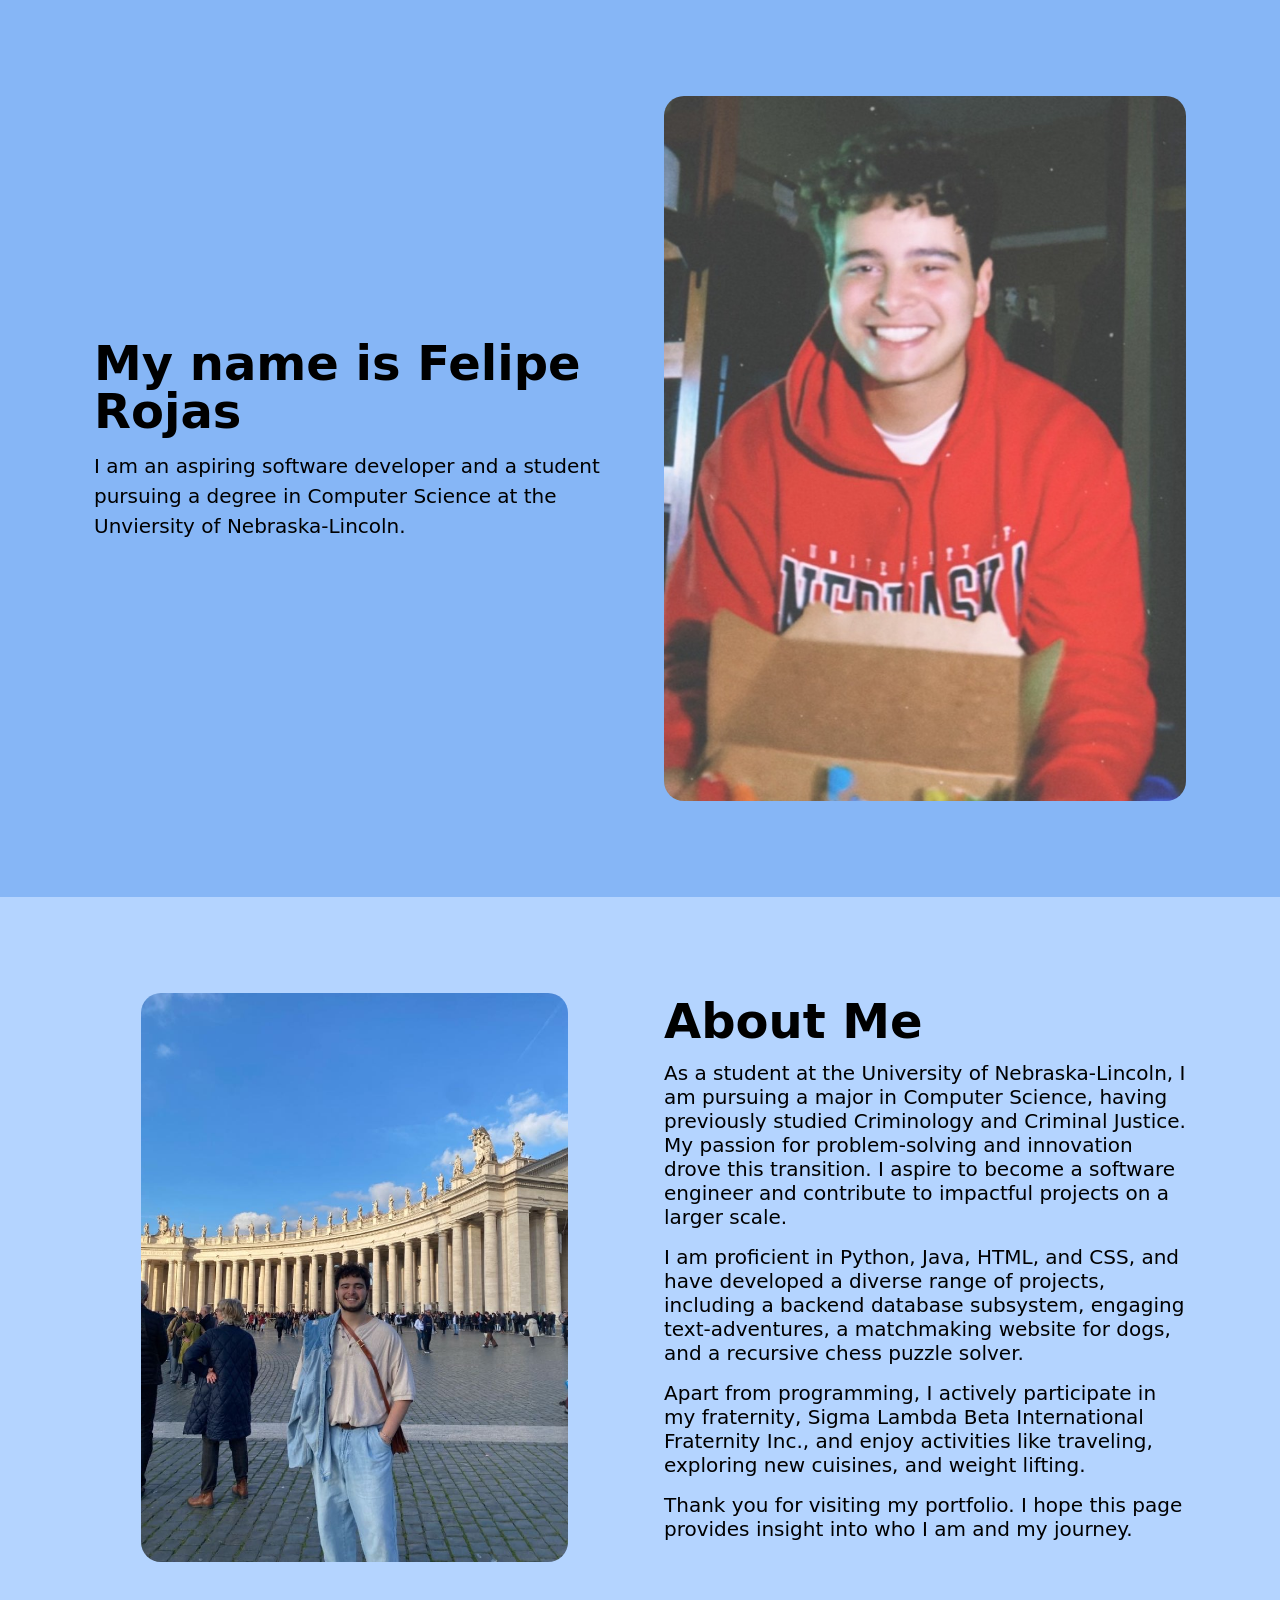
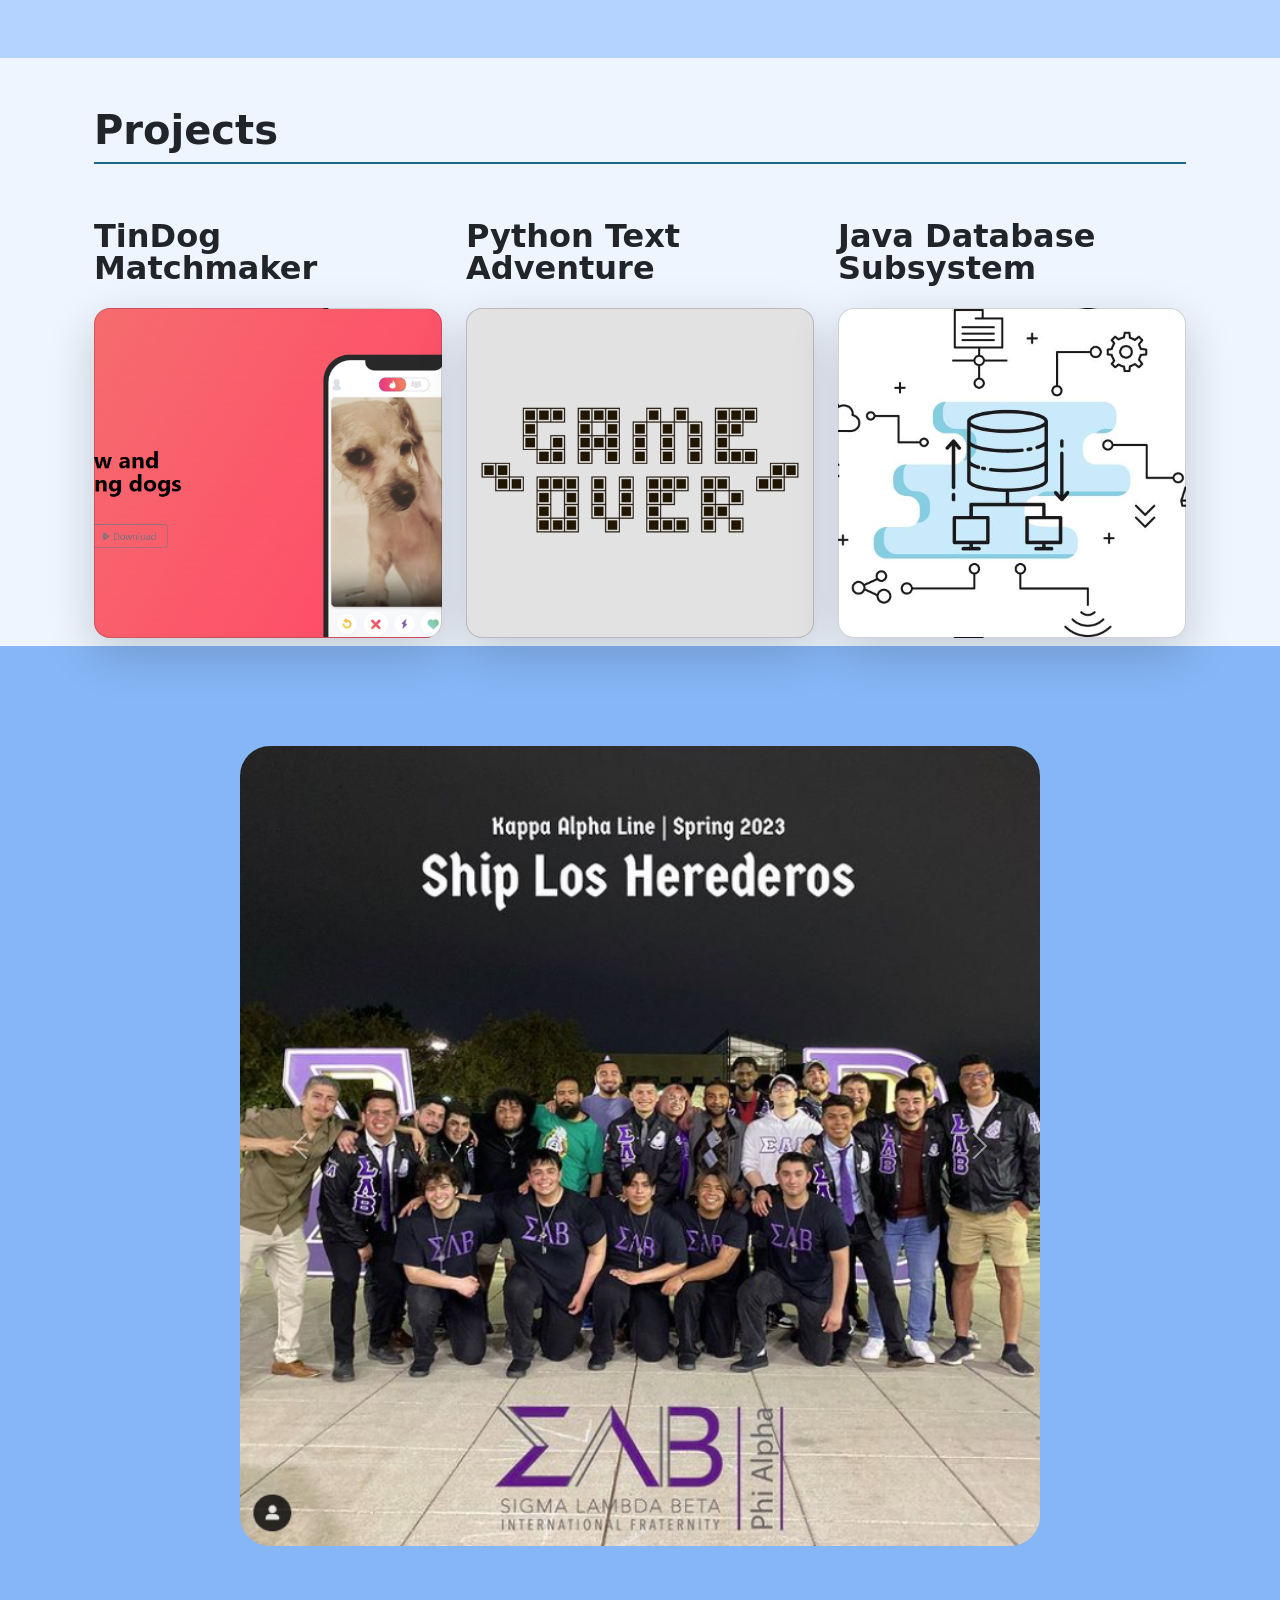
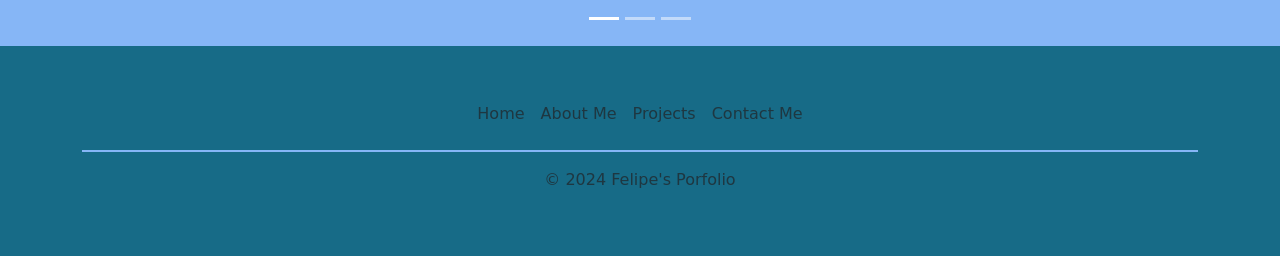
==== Felipe Portfolio/index.html @ 59756843 "all files" ====
<!DOCTYPE html>
<html lang="en"></html>
<head>
    <meta charset="UTF-8">
    <title>Felipe Rojas <Picture></Picture>ortfolio</title>
    <link rel="stylesheet" href="./css/style.css">
    <link href="https://cdn.jsdelivr.net/npm/bootstrap@5.3.3/dist/css/bootstrap.min.css" rel="stylesheet" integrity="sha384-QWTKZyjpPEjISv5WaRU9OFeRpok6YctnYmDr5pNlyT2bRjXh0JMhjY6hW+ALEwIH" crossorigin="anonymous">
</head>

<body>
    <section>
      <!-- hero -->
       <div class="hero">
        <div class="container col-xxl-8 px-4 py-5">
          <div class="row flex-lg-row-reverse align-items-center g-5 py-5">
            <div class="col-10 col-sm-8 col-lg-6">
              <img src="./pictures/felipebday.png" class=" homeImage d-block mx-lg-auto img-fluid h-100" id="headshot" alt="Bootstrap Themes" loading="lazy">
            </div>
            <div class="col-lg-6">
              <h1 class="display-5 fw-bold text-body-emphasis lh-1 mb-3">My name is Felipe Rojas</h1>
              <p class="lead">I am an aspiring software developer and a student pursuing a degree in Computer Science at the Unviersity of Nebraska-Lincoln.</p>
              <!-- <div class="d-grid gap-2 d-md-flex justify-content-md-start">
                <button type="button" class="btn btn-primary btn-lg px-4 me-md-2">Primary</button>
                <button type="button" class="btn btn-outline-secondary btn-lg px-4">Default</button>
              </div> -->
            </div>
          </div>
        </div>
      </div>
    </section>

<section>
      <!-- About me -->
       <div class="aboutMeContainer">
        <div class="container col-xxl-8 px-4 py-5">
          <div class="row flex-lg-row-reverse align-items-center g-5 py-5">
            <div class="col-lg-6">
              <h1 class="display-5 fw-bold text-body-emphasis lh-1 mb-3">About Me</h1>
              <h1 class="lead">              
                <p>As a student at the University of Nebraska-Lincoln, I am pursuing a major in Computer Science, having previously studied Criminology and Criminal Justice. My passion for problem-solving and innovation drove this transition. I aspire to become a software engineer and contribute to impactful projects on a larger scale.</p> 
                
                <p>I am proficient in Python, Java, HTML, and CSS, and have developed a diverse range of projects, including a backend database subsystem, engaging text-adventures, a matchmaking website for dogs, and a recursive chess puzzle solver.</p>
                
                <p>Apart from programming, I actively participate in my fraternity, Sigma Lambda Beta International Fraternity Inc., and enjoy activities like traveling, exploring new cuisines, and weight lifting.</p>
                
                <p>Thank you for visiting my portfolio. I hope this page provides insight into who I am and my journey.</p></p>
    
            </div>
            <div class="col-10 col-sm-8 col-lg-5 me-5">
              <img src="./pictures/vatican photo.JPG" class="aboutMe d-block mx-lg-auto img-fluid" alt="Bootstrap Themes" width="700" height="500" loading="lazy">
            </div>
          </div>
        </div>
      </div>
    </section>

    <section>
      <!-- features -->
      <div class="feature">
        <div class="container px-4 py-5" id="custom-cards">
          <h2 class=" projectBorder pb-2 fw-bold fs-1">Projects</h2>
      
          <div class="row row-cols-1 row-cols-lg-3 align-items-stretch g-4 py-5">
            <div class="col">
              <h3 class="mb-4 display-6 lh-1 fw-bold fs-2">TinDog Matchmaker</h3>
              <a href="http://127.0.0.1:3000/Section%2013%20-%20Capstone%202/index.html"><div class="card card-cover h-100 overflow-hidden text-bg-dark rounded-4 shadow-lg" style="background-image: url('./pictures/tindog\ ss.PNG');"></div></a>
              <div class="py-5 px-5 my-5 mx-5">
                <h3 class="py-3 my-2 mx-4"></h3>
              </div>
            </div>
      
            <div class="col">
              <h3 class="mb-4 display-6 lh-1 fw-bold fs-2">Python Text Adventure</h3>
              <a href="https://github.com/Felipe-Rojas442/Felipe-s-first-text-adventure"><div class="card card-cover h-100 overflow-hidden text-bg-dark rounded-4 shadow-lg" style="background-image: url('./pictures/game\ over\ \(1\).jpg');"></div></a>
              <div class="py-5 px-5 my-5 mx-5">
                <h3 class="py-3 my-2 mx-4"></h3>
              </div>
            </div>
      
            <div class="col">
              <h3 class="mb-4 display-6 lh-1 fw-bold fs-2">Java Database Subsystem</h3>
              <a href="https://github.com/Felipe-Rojas442/Project156"><div class="card card-cover h-100 overflow-hidden text-bg-dark rounded-4 shadow-lg" style="background-image: url('./pictures/subsytem.jpg');"></div></a>
                <div class="py-5 px-5 my-5 mx-5">
                  <h3 class="py-3 my-2 mx-4"></h3>
                </div>
              </div>
            </div>
          </div>
        </div>
      </div>
    </section>

    <section>
      <!-- Interests and hobbies -->
       <div class="interests">
        <div id="carouselExampleIndicators" class="carousel slide">
          <div class="carousel-indicators">
            <button type="button" data-bs-target="#carouselExampleIndicators" data-bs-slide-to="0" class="active" aria-current="true" aria-label="Slide 1"></button>
            <button type="button" data-bs-target="#carouselExampleIndicators" data-bs-slide-to="1" aria-label="Slide 2"></button>
            <button type="button" data-bs-target="#carouselExampleIndicators" data-bs-slide-to="2" aria-label="Slide 3"></button>
          </div>
          <div class="carousel-inner">
            <div class="carousel-item active">
              <img src="./pictures/slb crossing.PNG" class="d-block w-100" alt="Picutre of my revel into my Fraternity">
            </div>
            <div class="carousel-item">
              <img src="./pictures/eifel tower.jpg" class="d-block w-100" alt="Picture at the Eifel Tower">
            </div>
            <div class="carousel-item">
              <img src="./pictures/osteria da fortunata.jpg" class="d-block w-100" alt="Carbonara from Osteria Da Fortunata in Rome, Italy">
            </div>
          </div>
          <button class="carousel-control-prev" type="button" data-bs-target="#carouselExampleIndicators" data-bs-slide="prev">
            <span class="carousel-control-prev-icon" aria-hidden="true"></span>
            <span class="visually-hidden">Previous</span>
          </button>
          <button class="carousel-control-next" type="button" data-bs-target="#carouselExampleIndicators" data-bs-slide="next">
            <span class="carousel-control-next-icon" aria-hidden="true"></span>
            <span class="visually-hidden">Next</span>
          </button>
        </div>
    </div>
    </section>

    <section>
      <!-- footer -->
       <div class="footer">
        <div class="container">
          <footer class="py-5">
            <ul class=" footerBorder nav justify-content-center pb-3 mb-3">
              <li class="nav-item"><a href="#" class="nav-link px-2 text-body-secondary">Home</a></li>
              <li class="nav-item"><a href="#" class="nav-link px-2 text-body-secondary">About Me</a></li>
              <li class="nav-item"><a href="#" class="nav-link px-2 text-body-secondary">Projects</a></li>
              <li class="nav-item"><a href="#" class="nav-link px-2 text-body-secondary">Contact Me</a></li>
            </ul>
            <p class="text-center text-body-secondary">© 2024 Felipe's Porfolio</p>
          </footer>
        </div>
      </div>
    </section>
</body>
<script src="https://cdn.jsdelivr.net/npm/bootstrap@5.3.3/dist/js/bootstrap.bundle.min.js" integrity="sha384-YvpcrYf0tY3lHB60NNkmXc5s9fDVZLESaAA55NDzOxhy9GkcIdslK1eN7N6jIeHz" crossorigin="anonymous"></script>
---- Felipe Portfolio/css/style.css ----
#headshot{
    /* border-radius: 10%; */
    height: 300px;
}
.card-cover{
    background-size: cover;
    background-position: center;
}

.hero{

    background-color: #86B6F6;

}
 .aboutMeContainer{
    background-color: #B4D4FF;
 }
.lead{
    color: black;
}
h1{
    color: white;
} 

.homeImage{
    border-radius: 20px;
}
.feature{
    background-color: #EEF5FF;
}
 .aboutMe{
    border-radius: 20px;
 }
.carousel {
    max-width: 800px;
    margin: 0 auto;
    display: flex;
    padding-top: 100px;
    padding-bottom: 100px;
    justify-content: start;
}
.carousel-inner {
    max-height: 800px;
    overflow: hidden;
    border-radius: 30px;
}
.carousel-inner img {
    width: 100%;
    height: 100%;
    object-fit: cover;
    object-position: center;
    border-radius: 20px;
}
.interests{
    background-color: #86B6F6;
}
.footer{
    background-color: #176B87;
}
.projectBorder{
    border-bottom: 2px solid #176B87;

}
.footerBorder{
    border-bottom: 2px solid #86B6F6;
}
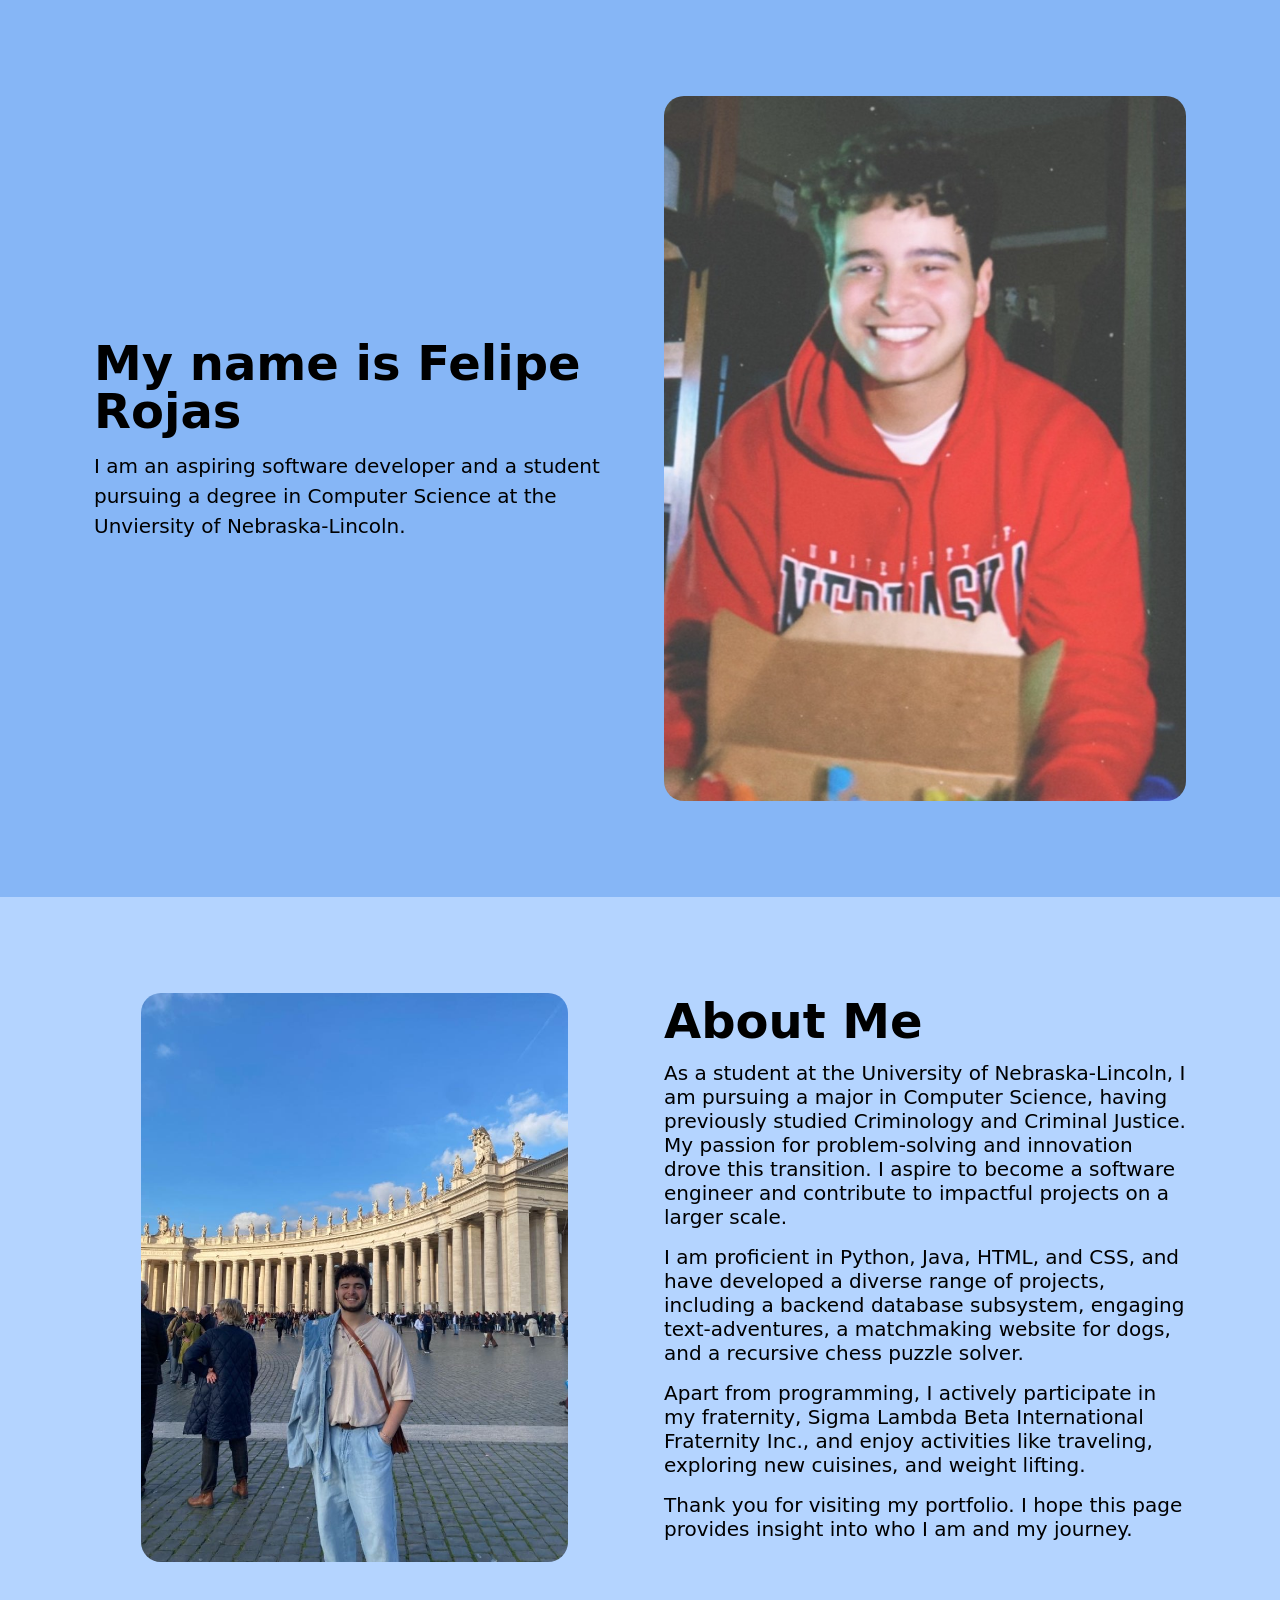
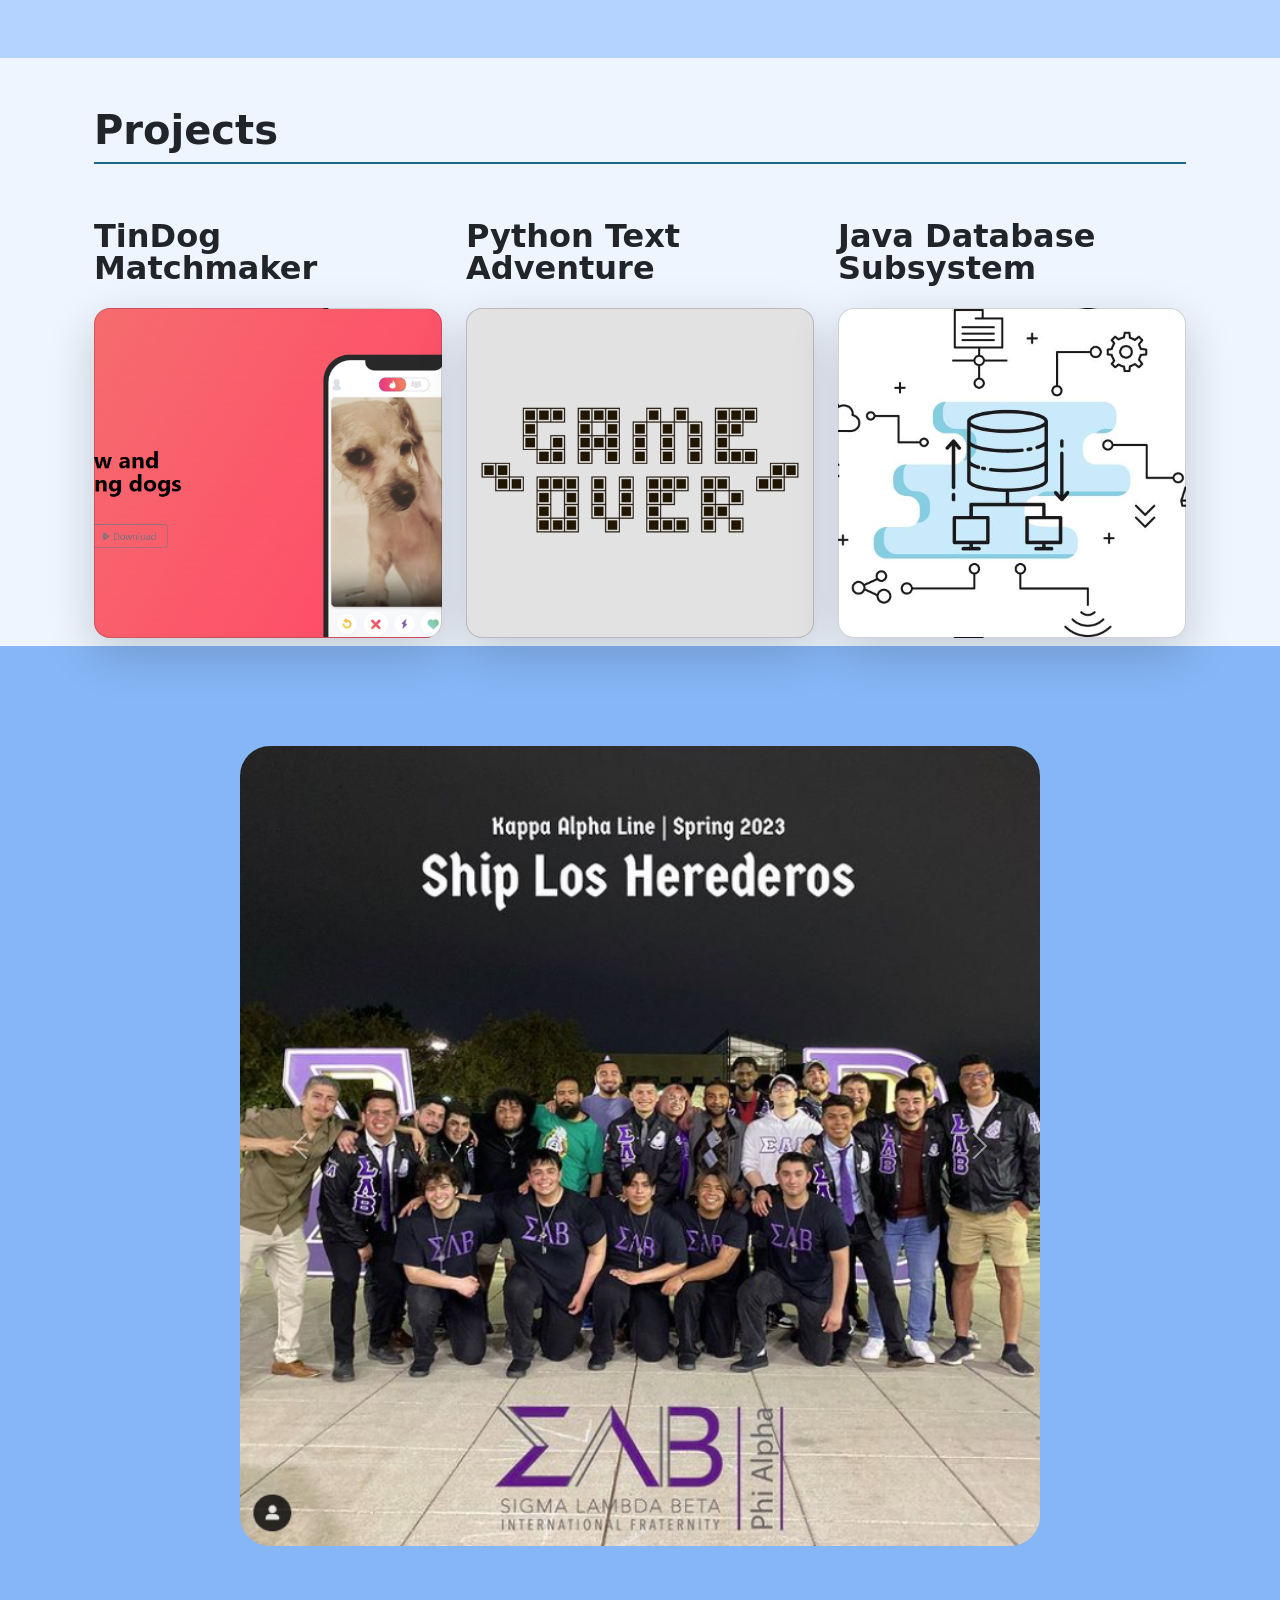
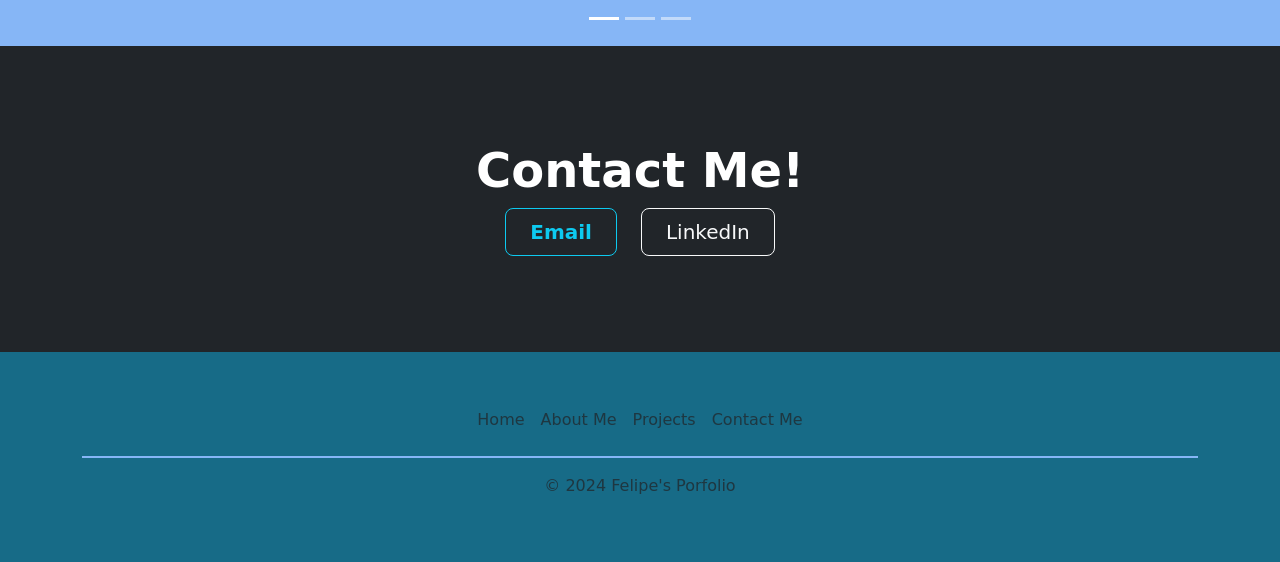
==== commit 9f23d446: "change" ====
--- a/Felipe Portfolio/index.html
+++ b/Felipe Portfolio/index.html
@@ -123,6 +123,23 @@
     </section>
 
     <section>
+      <!-- contact me -->
+      <div class="contactMe">
+        <div class="bg-dark text-secondary px-4 py-5 text-center">
+          <div class="py-5">
+            <h1 class="display-5 fw-bold text-white">Contact Me!</h1>
+            <div class="col-lg-6 mx-auto">
+              <div class="d-grid gap-2 d-sm-flex justify-content-sm-center">
+                <a href=mailto:luisfeliperojas2003@gmail.com><button type="button" class="btn btn-outline-info btn-lg px-4 me-sm-3 fw-bold">Email</button></a>
+                <a href="https://www.linkedin.com/in/luisfeliperojas03/"><button type="button" class="btn btn-outline-light btn-lg px-4">LinkedIn</button></a>
+              </div>
+            </div>
+          </div>
+        </div>
+    </div>
+    </section>
+
+    <section>
       <!-- footer -->
        <div class="footer">
         <div class="container">
--- a/Felipe Portfolio/css/style.css
+++ b/Felipe Portfolio/css/style.css
@@ -63,4 +63,7 @@
 }
 .footerBorder{
     border-bottom: 2px solid #86B6F6;
+}
+.contactMe{
+    background-color: #B4D4FF ;
 }
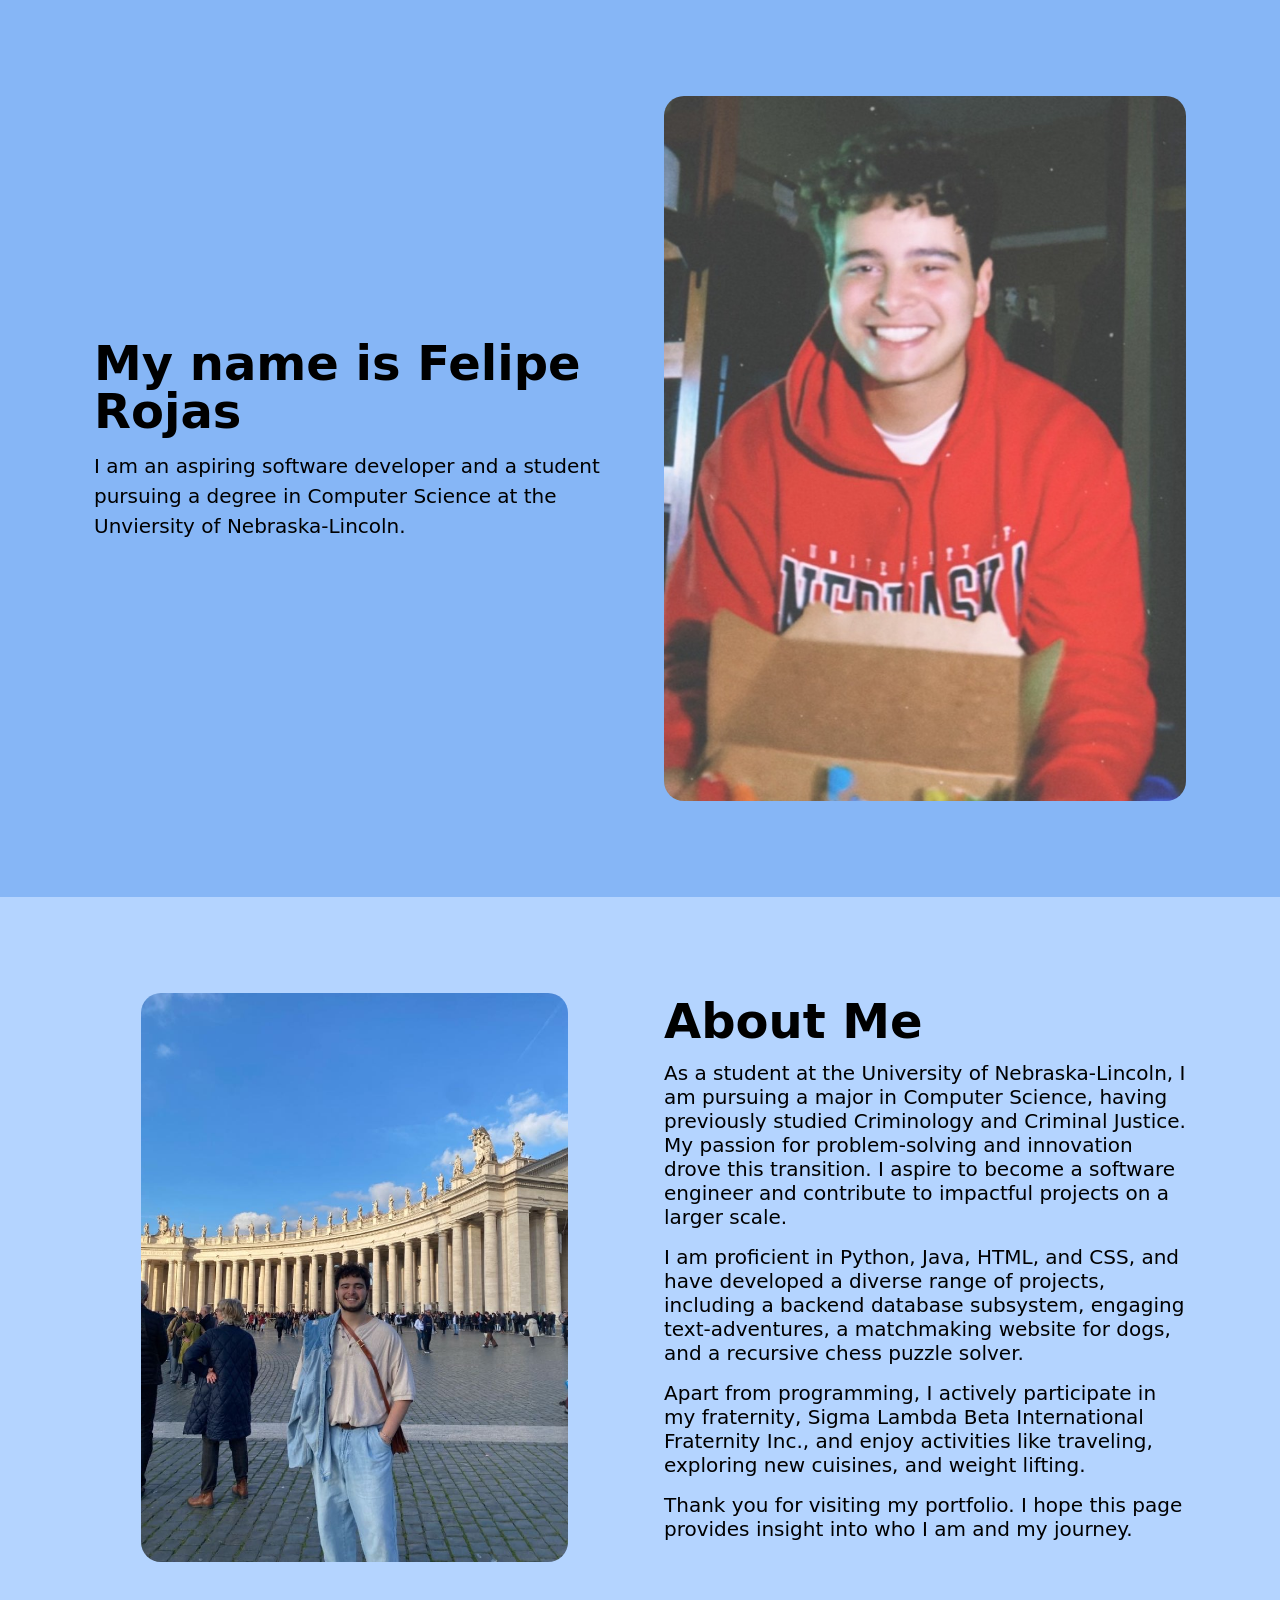
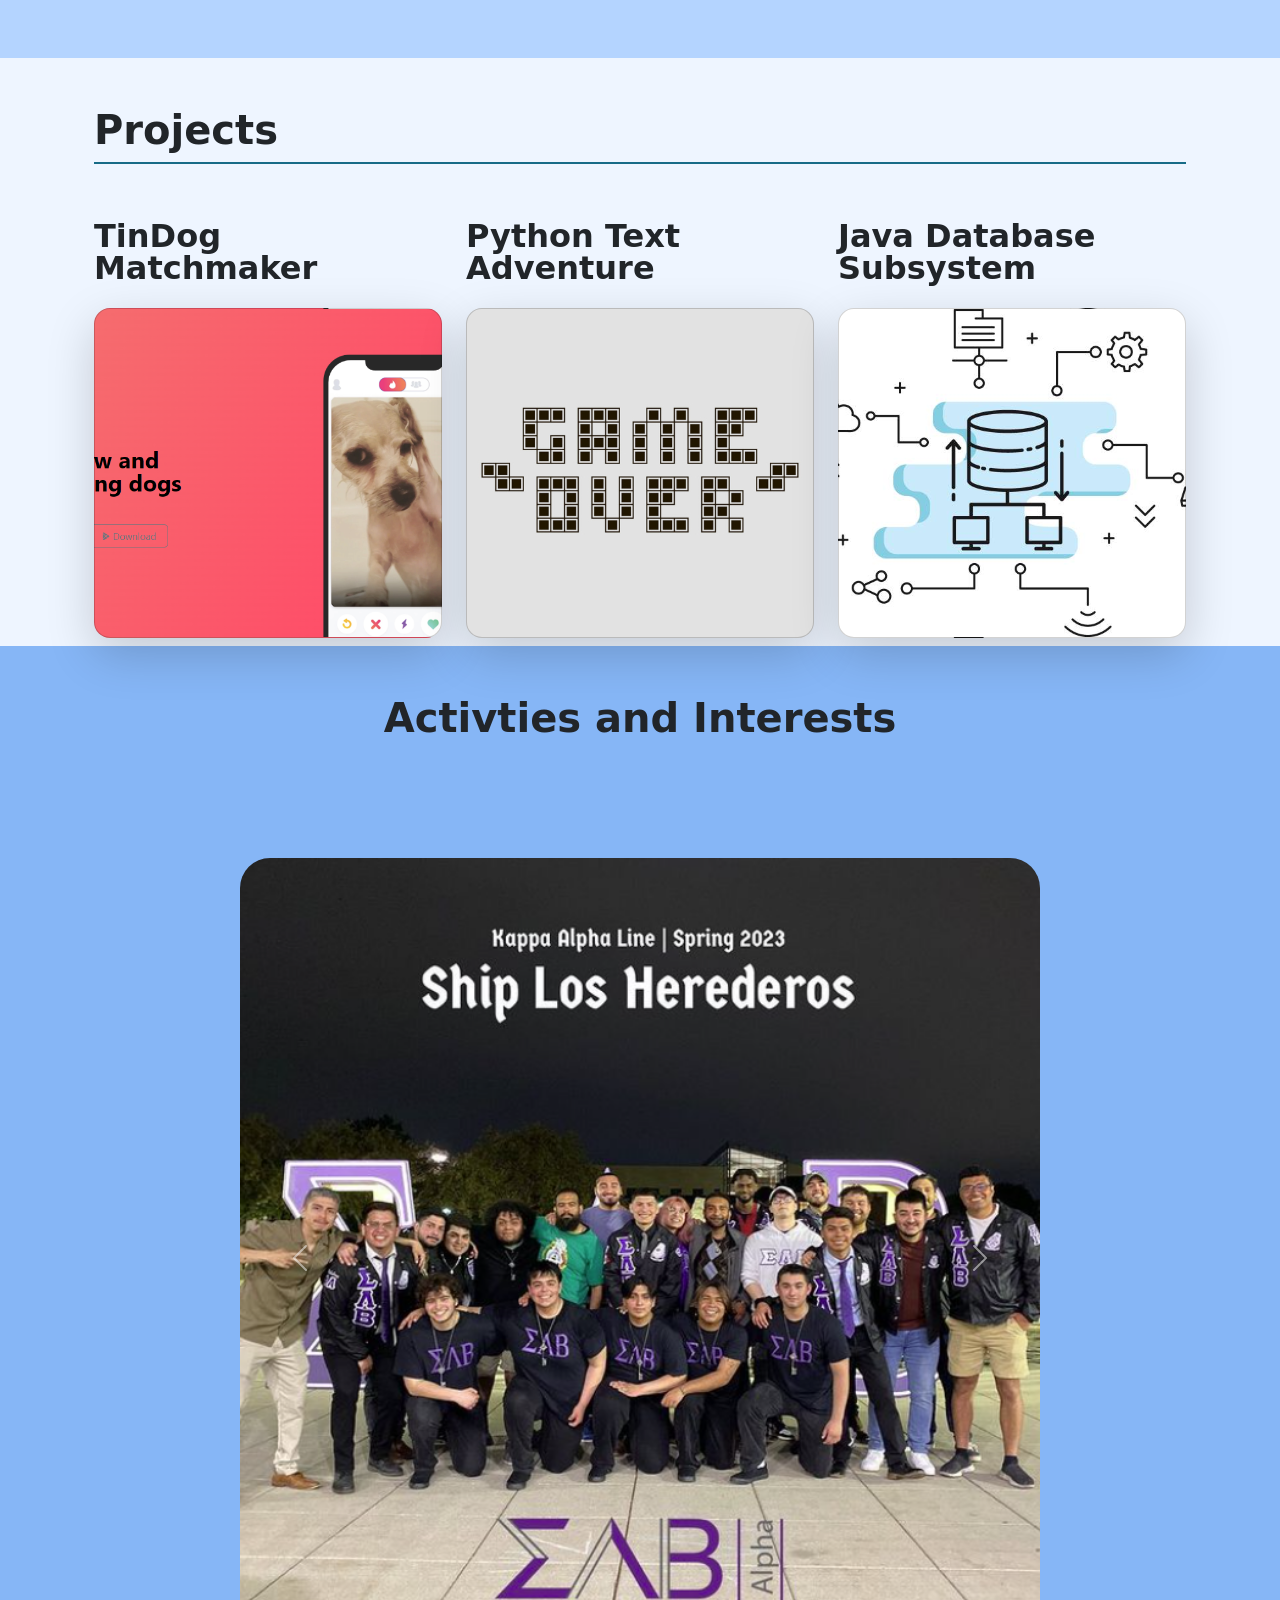
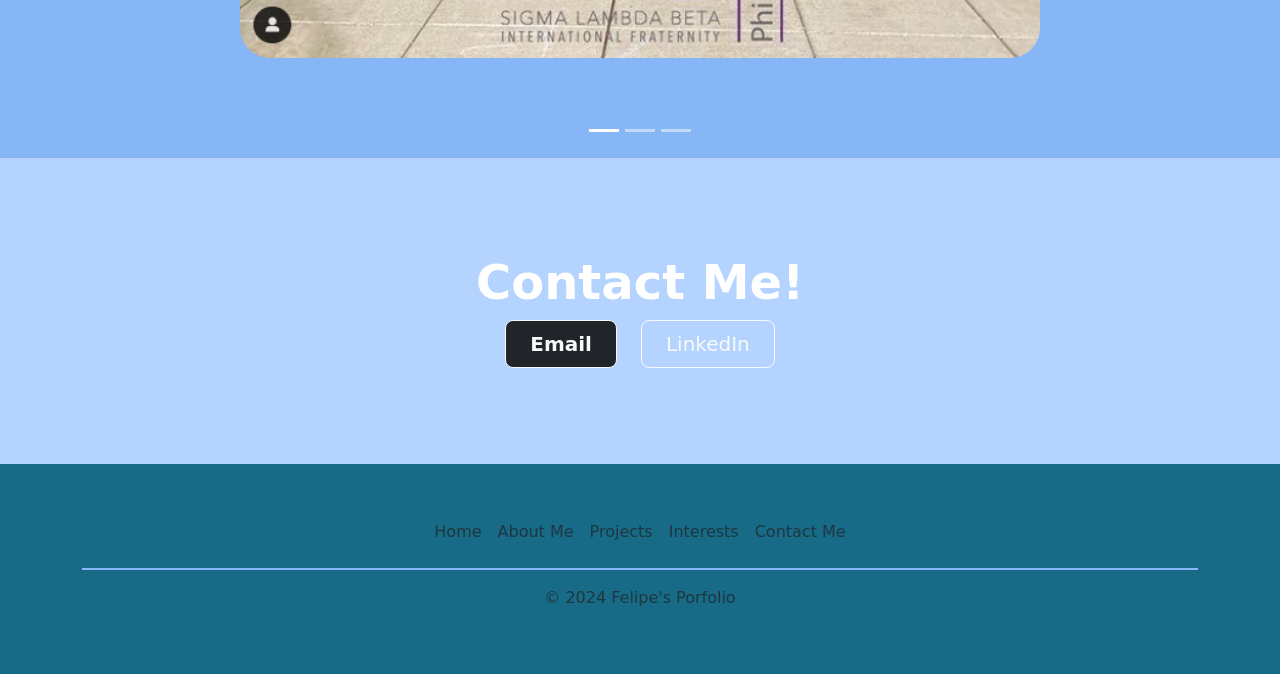
==== commit a4e9fb5c: "change" ====
--- a/Felipe Portfolio/index.html
+++ b/Felipe Portfolio/index.html
@@ -1,8 +1,8 @@
 <!DOCTYPE html>
-<html lang="en"></html>
+<html lang="en">
 <head>
     <meta charset="UTF-8">
-    <title>Felipe Rojas <Picture></Picture>ortfolio</title>
+    <title>Felipe Rojas Portfolio</title>
     <link rel="stylesheet" href="./css/style.css">
     <link href="https://cdn.jsdelivr.net/npm/bootstrap@5.3.3/dist/css/bootstrap.min.css" rel="stylesheet" integrity="sha384-QWTKZyjpPEjISv5WaRU9OFeRpok6YctnYmDr5pNlyT2bRjXh0JMhjY6hW+ALEwIH" crossorigin="anonymous">
 </head>
@@ -10,7 +10,7 @@
 <body>
     <section>
       <!-- hero -->
-       <div class="hero">
+       <div class="hero" id="home">
         <div class="container col-xxl-8 px-4 py-5">
           <div class="row flex-lg-row-reverse align-items-center g-5 py-5">
             <div class="col-10 col-sm-8 col-lg-6">
@@ -31,7 +31,7 @@
 
 <section>
       <!-- About me -->
-       <div class="aboutMeContainer">
+       <div class="aboutMeContainer" id="aboutMe">
         <div class="container col-xxl-8 px-4 py-5">
           <div class="row flex-lg-row-reverse align-items-center g-5 py-5">
             <div class="col-lg-6">
@@ -56,7 +56,7 @@
 
     <section>
       <!-- features -->
-      <div class="feature">
+      <div class="feature" id="projects">
         <div class="container px-4 py-5" id="custom-cards">
           <h2 class=" projectBorder pb-2 fw-bold fs-1">Projects</h2>
       
@@ -92,7 +92,8 @@
 
     <section>
       <!-- Interests and hobbies -->
-       <div class="interests">
+       <div class="interests" id="interests">
+        <h2 class=" pb-2 fw-bold fs-1 pt-5 text-center">Activties and Interests</h2>
         <div id="carouselExampleIndicators" class="carousel slide">
           <div class="carousel-indicators">
             <button type="button" data-bs-target="#carouselExampleIndicators" data-bs-slide-to="0" class="active" aria-current="true" aria-label="Slide 1"></button>
@@ -124,13 +125,13 @@
 
     <section>
       <!-- contact me -->
-      <div class="contactMe">
-        <div class="bg-dark text-secondary px-4 py-5 text-center">
+      <div class="contactMe" id="contactMe">
+        <div class="text-secondary px-4 py-5 text-center">
           <div class="py-5">
             <h1 class="display-5 fw-bold text-white">Contact Me!</h1>
             <div class="col-lg-6 mx-auto">
               <div class="d-grid gap-2 d-sm-flex justify-content-sm-center">
-                <a href=mailto:luisfeliperojas2003@gmail.com><button type="button" class="btn btn-outline-info btn-lg px-4 me-sm-3 fw-bold">Email</button></a>
+                <a href=mailto:luisfeliperojas2003@gmail.com><button type="button" class="btn btn-dark btn-outline-light btn-lg px-4 me-sm-3 fw-bold">Email</button></a>
                 <a href="https://www.linkedin.com/in/luisfeliperojas03/"><button type="button" class="btn btn-outline-light btn-lg px-4">LinkedIn</button></a>
               </div>
             </div>
@@ -145,10 +146,11 @@
         <div class="container">
           <footer class="py-5">
             <ul class=" footerBorder nav justify-content-center pb-3 mb-3">
-              <li class="nav-item"><a href="#" class="nav-link px-2 text-body-secondary">Home</a></li>
-              <li class="nav-item"><a href="#" class="nav-link px-2 text-body-secondary">About Me</a></li>
-              <li class="nav-item"><a href="#" class="nav-link px-2 text-body-secondary">Projects</a></li>
-              <li class="nav-item"><a href="#" class="nav-link px-2 text-body-secondary">Contact Me</a></li>
+            <li class="nav-item"><a href="#home" class="nav-link px-2 text-body-secondary">Home</a></li>
+              <li class="nav-item"><a href="#aboutMe" class="nav-link px-2 text-body-secondary">About Me</a></li>
+              <li class="nav-item"><a href="#projects" class="nav-link px-2 text-body-secondary">Projects</a></li>
+              <li class="nav-item"><a href="#interests" class="nav-link px-2 text-body-secondary">Interests</a></li>
+              <li class="nav-item"><a href="#contactMe" class="nav-link px-2 text-body-secondary">Contact Me</a></li>
             </ul>
             <p class="text-center text-body-secondary">© 2024 Felipe's Porfolio</p>
           </footer>
@@ -156,4 +158,5 @@
       </div>
     </section>
 </body>
-<script src="https://cdn.jsdelivr.net/npm/bootstrap@5.3.3/dist/js/bootstrap.bundle.min.js" integrity="sha384-YvpcrYf0tY3lHB60NNkmXc5s9fDVZLESaAA55NDzOxhy9GkcIdslK1eN7N6jIeHz" crossorigin="anonymous"></script>+<script src="https://cdn.jsdelivr.net/npm/bootstrap@5.3.3/dist/js/bootstrap.bundle.min.js" integrity="sha384-YvpcrYf0tY3lHB60NNkmXc5s9fDVZLESaAA55NDzOxhy9GkcIdslK1eN7N6jIeHz" crossorigin="anonymous"></script>
+</html>
